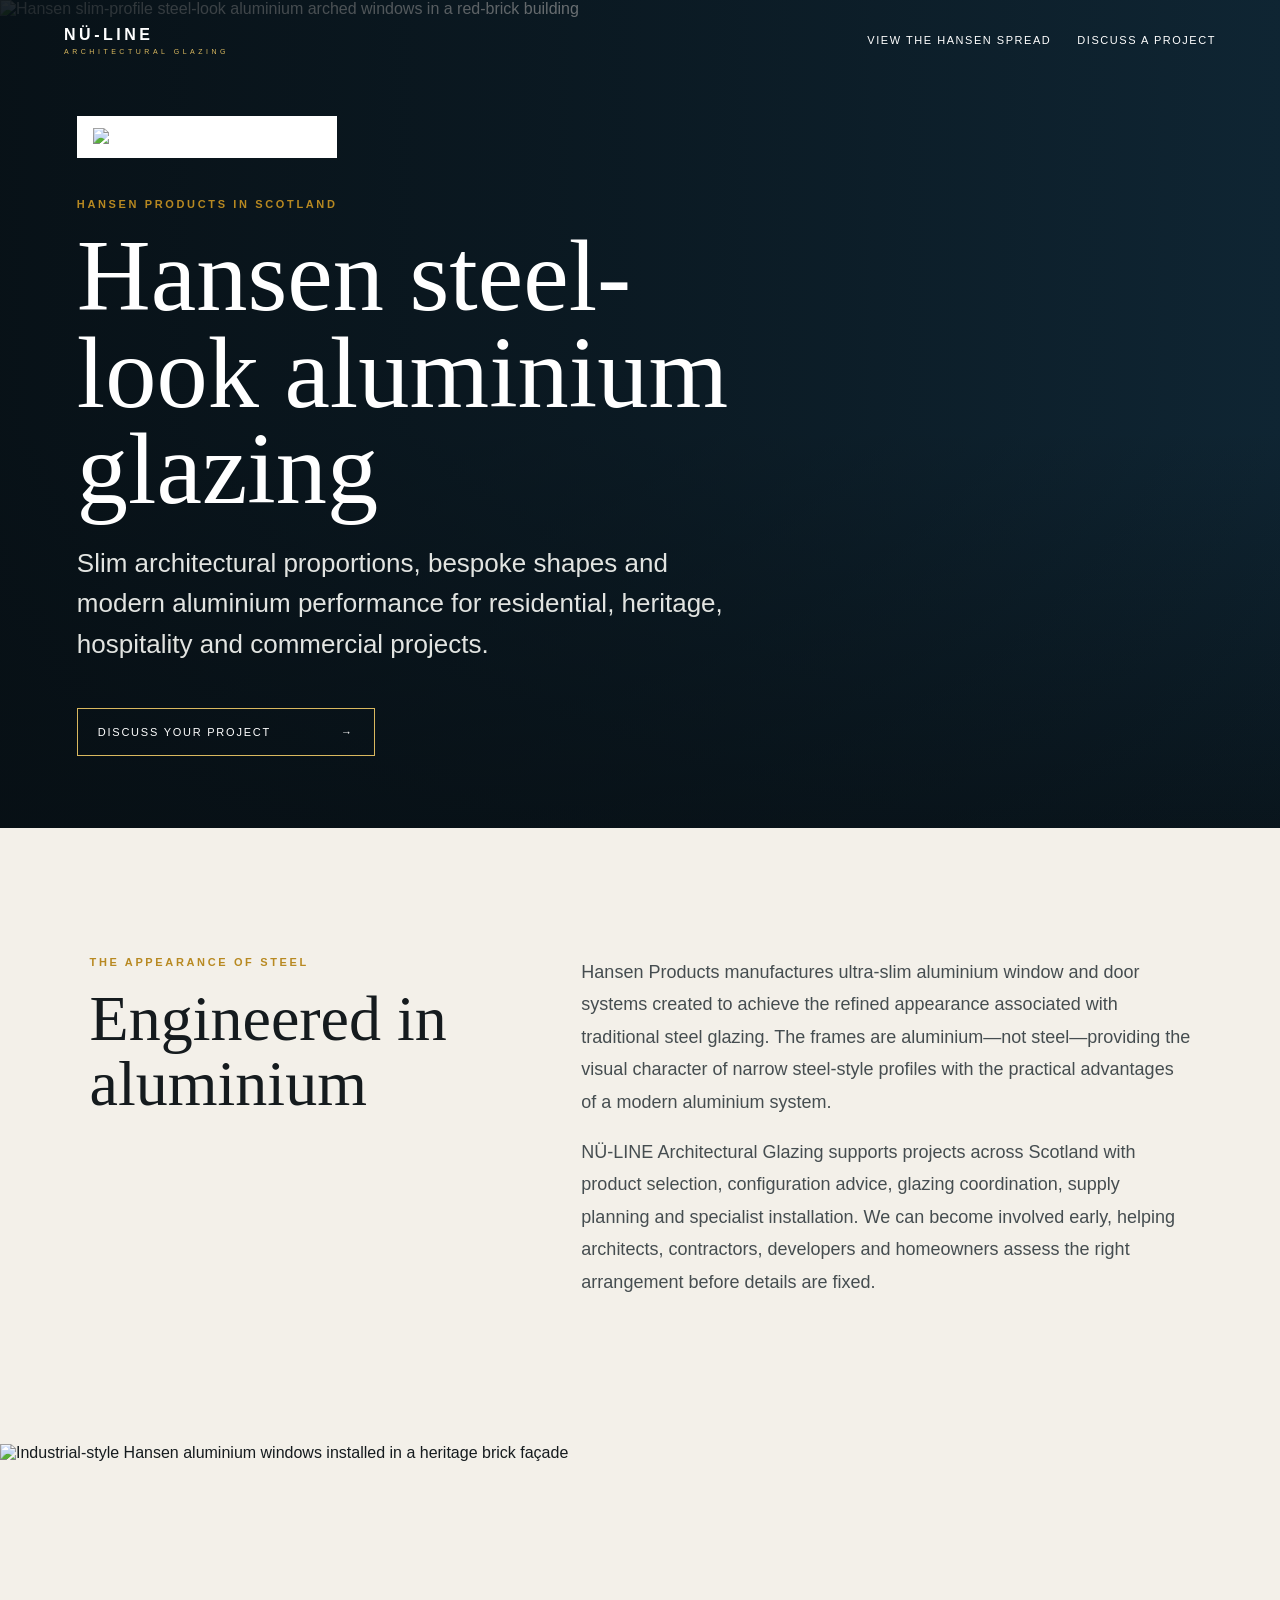
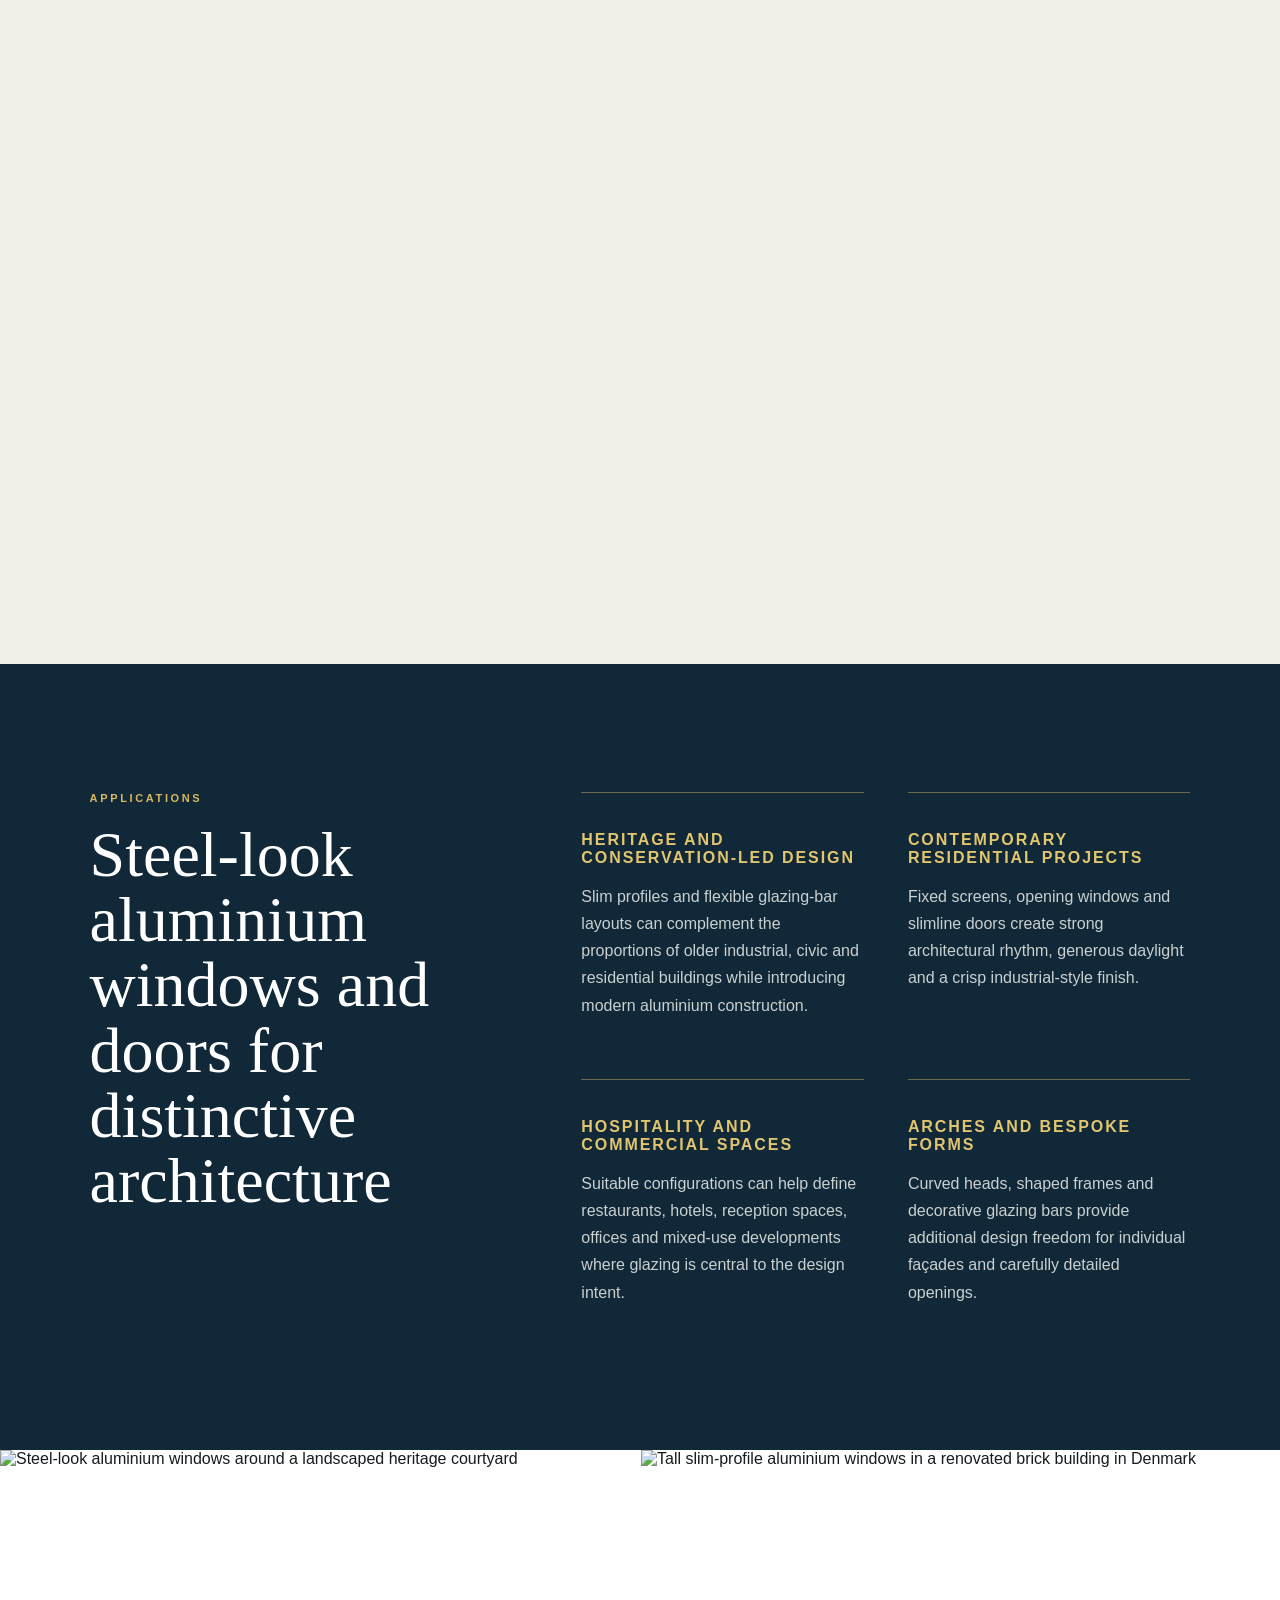
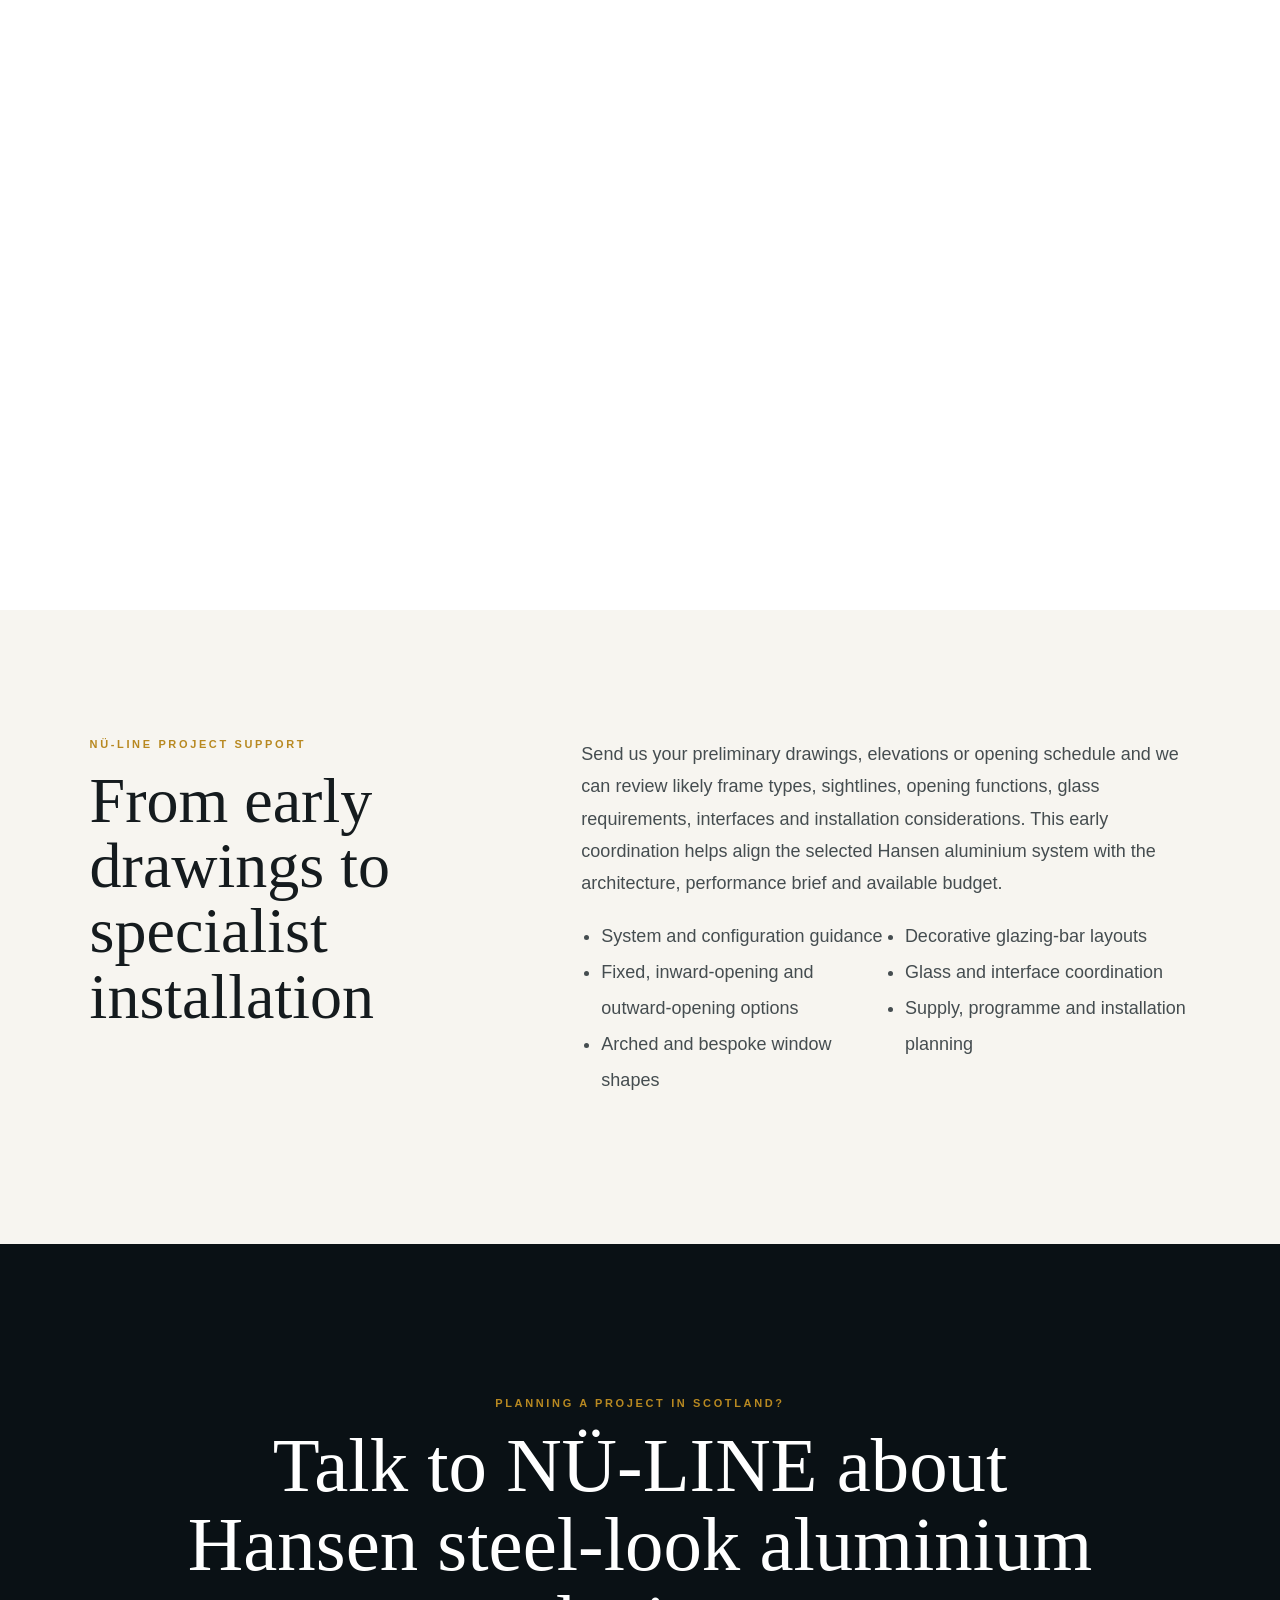
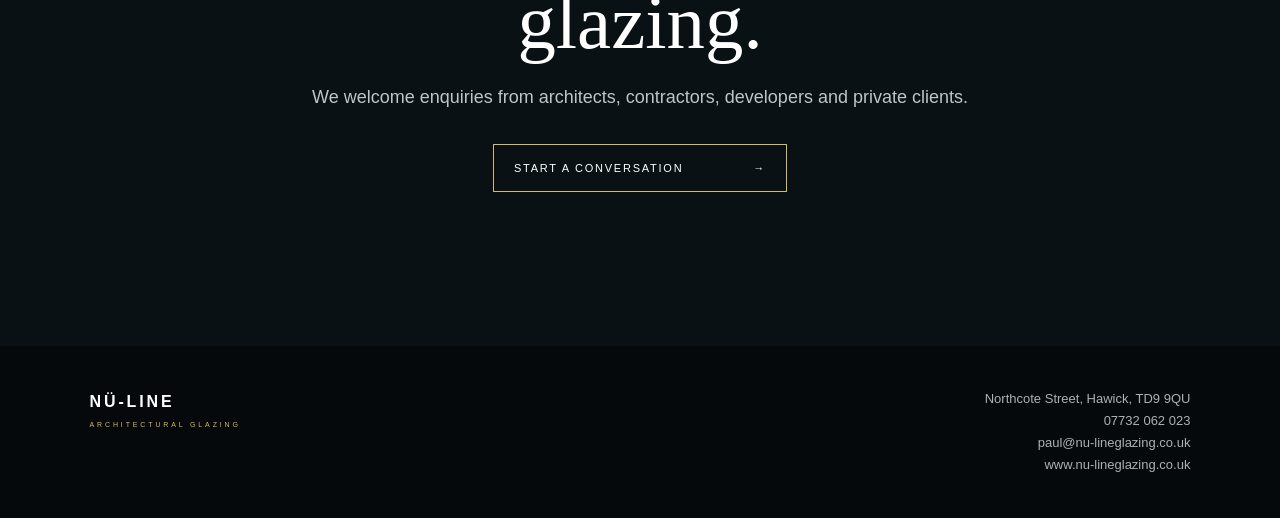
==== hansen-steel-look-aluminium-scotland.html @ 55839148 "Add files via upload" ====
<!doctype html>
<html lang="en-GB">
<head>
  <meta charset="utf-8">
  <meta name="viewport" content="width=device-width, initial-scale=1">
  <meta name="theme-color" content="#102837">
  <meta name="description" content="Hansen steel-look aluminium windows and doors in Scotland, supplied with technical guidance and specialist installation by NÜ-LINE Architectural Glazing.">
  <link rel="canonical" href="https://www.nu-lineglazing.co.uk/hansen-steel-look-aluminium-scotland">
  <title>Hansen Steel-Look Aluminium Windows &amp; Doors Scotland | NÜ-LINE</title>
  <link rel="stylesheet" href="hansen.css?v=3.5.0">
  <script type="application/ld+json">
  {
    "@context":"https://schema.org",
    "@type":"Service",
    "name":"Hansen steel-look aluminium windows and doors in Scotland",
    "description":"Product guidance, technical coordination, supply and specialist installation of Hansen steel-look aluminium glazing systems in Scotland.",
    "provider":{"@type":"LocalBusiness","name":"NÜ-LINE Architectural Glazing","url":"https://www.nu-lineglazing.co.uk/","telephone":"+44 7732 062023","email":"paul@nu-lineglazing.co.uk","address":{"@type":"PostalAddress","streetAddress":"Northcote Street","addressLocality":"Hawick","postalCode":"TD9 9QU","addressCountry":"GB"}},
    "areaServed":{"@type":"AdministrativeArea","name":"Scotland"},
    "serviceType":"Steel-look aluminium windows, doors and architectural glazing"
  }
  </script>
</head>
<body>
  <header class="site-header">
    <a class="nu-brand" href="index.html" aria-label="NÜ-LINE Architectural Glazing home"><strong>NÜ-LINE</strong><span>ARCHITECTURAL GLAZING</span></a>
    <nav aria-label="Primary navigation"><a href="index.html#page-14">View the Hansen spread</a><a href="index.html#contact">Discuss a project</a></nav>
  </header>

  <main>
    <section class="hero">
      <img src="assets/hansen/arched-steel-look-aluminium-windows.jpg" alt="Hansen slim-profile steel-look aluminium arched windows in a red-brick building">
      <div class="hero-overlay"></div>
      <div class="hero-copy">
        <img class="hansen-logo" src="assets/hansen/hansen-products-logo.jpg" alt="Hansen Products">
        <p class="eyebrow">Hansen Products in Scotland</p>
        <h1>Hansen steel-look aluminium glazing</h1>
        <p>Slim architectural proportions, bespoke shapes and modern aluminium performance for residential, heritage, hospitality and commercial projects.</p>
        <a class="button" href="index.html#contact">Discuss your project <span aria-hidden="true">→</span></a>
      </div>
    </section>

    <section class="intro section-grid">
      <div><p class="eyebrow">The appearance of steel</p><h2>Engineered in aluminium</h2></div>
      <div class="prose"><p>Hansen Products manufactures ultra-slim aluminium window and door systems created to achieve the refined appearance associated with traditional steel glazing. The frames are aluminium—not steel—providing the visual character of narrow steel-style profiles with the practical advantages of a modern aluminium system.</p><p>NÜ-LINE Architectural Glazing supports projects across Scotland with product selection, configuration advice, glazing coordination, supply planning and specialist installation. We can become involved early, helping architects, contractors, developers and homeowners assess the right arrangement before details are fixed.</p></div>
    </section>

    <section class="feature-image">
      <img src="assets/hansen/industrial-style-aluminium-glazing.jpg" alt="Industrial-style Hansen aluminium windows installed in a heritage brick façade">
    </section>

    <section class="applications section-grid">
      <div><p class="eyebrow">Applications</p><h2>Steel-look aluminium windows and doors for distinctive architecture</h2></div>
      <div class="feature-list">
        <article><h3>Heritage and conservation-led design</h3><p>Slim profiles and flexible glazing-bar layouts can complement the proportions of older industrial, civic and residential buildings while introducing modern aluminium construction.</p></article>
        <article><h3>Contemporary residential projects</h3><p>Fixed screens, opening windows and slimline doors create strong architectural rhythm, generous daylight and a crisp industrial-style finish.</p></article>
        <article><h3>Hospitality and commercial spaces</h3><p>Suitable configurations can help define restaurants, hotels, reception spaces, offices and mixed-use developments where glazing is central to the design intent.</p></article>
        <article><h3>Arches and bespoke forms</h3><p>Curved heads, shaped frames and decorative glazing bars provide additional design freedom for individual façades and carefully detailed openings.</p></article>
      </div>
    </section>

    <section class="gallery" aria-label="Hansen steel-look aluminium project examples">
      <img src="assets/hansen/heritage-steel-look-aluminium-windows.jpg" alt="Steel-look aluminium windows around a landscaped heritage courtyard">
      <img src="assets/hansen/steel-look-aluminium-courtyard.jpg" alt="Tall slim-profile aluminium windows in a renovated brick building in Denmark">
    </section>

    <section class="support section-grid">
      <div><p class="eyebrow">NÜ-LINE project support</p><h2>From early drawings to specialist installation</h2></div>
      <div class="prose"><p>Send us your preliminary drawings, elevations or opening schedule and we can review likely frame types, sightlines, opening functions, glass requirements, interfaces and installation considerations. This early coordination helps align the selected Hansen aluminium system with the architecture, performance brief and available budget.</p><ul><li>System and configuration guidance</li><li>Fixed, inward-opening and outward-opening options</li><li>Arched and bespoke window shapes</li><li>Decorative glazing-bar layouts</li><li>Glass and interface coordination</li><li>Supply, programme and installation planning</li></ul></div>
    </section>

    <section class="cta"><p class="eyebrow">Planning a project in Scotland?</p><h2>Talk to NÜ-LINE about Hansen steel-look aluminium glazing.</h2><p>We welcome enquiries from architects, contractors, developers and private clients.</p><a class="button" href="index.html#contact">Start a conversation <span aria-hidden="true">→</span></a></section>
  </main>

  <footer><a class="nu-brand" href="index.html"><strong>NÜ-LINE</strong><span>ARCHITECTURAL GLAZING</span></a><p>Northcote Street, Hawick, TD9 9QU<br>07732 062 023<br>paul@nu-lineglazing.co.uk<br>www.nu-lineglazing.co.uk</p></footer>
</body>
</html>
---- hansen.css ----
:root{--ink:#0a1115;--blue:#102837;--paper:#f3f0e9;--gold:#b88921;--muted:#aab1b3;--line:rgba(184,137,33,.38)}
*{box-sizing:border-box}html{scroll-behavior:smooth;background:var(--ink)}body{margin:0;background:var(--paper);color:#151b1e;font-family:Inter,ui-sans-serif,-apple-system,BlinkMacSystemFont,"Segoe UI",sans-serif}img{max-width:100%;display:block}a{color:inherit;text-decoration:none}.site-header{position:absolute;z-index:4;top:0;left:0;right:0;display:flex;justify-content:space-between;align-items:center;padding:26px clamp(22px,5vw,72px);color:white}.nu-brand{display:flex;flex-direction:column;gap:4px;letter-spacing:.22em}.nu-brand strong{font-size:16px}.nu-brand span{font-size:7px;color:#d9b85f}.site-header nav{display:flex;gap:26px;font-size:11px;text-transform:uppercase;letter-spacing:.14em}.site-header nav a{border-bottom:1px solid transparent;padding:8px 0}.site-header nav a:hover{border-color:#d9b85f}.hero{position:relative;min-height:92svh;background:var(--blue);color:white;display:grid;align-items:end;overflow:hidden}.hero>img:first-child{position:absolute;inset:0;width:100%;height:100%;object-fit:cover}.hero-overlay{position:absolute;inset:0;background:linear-gradient(90deg,rgba(7,15,20,.9) 0%,rgba(7,15,20,.58) 48%,rgba(7,15,20,.12)),linear-gradient(0deg,rgba(7,15,20,.72),transparent 48%)}.hero-copy{position:relative;z-index:2;width:min(730px,calc(100% - 44px));margin:0 max(22px,6vw) 8vh}.hansen-logo{width:260px;background:white;padding:12px 16px;margin-bottom:40px}.eyebrow{margin:0 0 18px;color:var(--gold);text-transform:uppercase;letter-spacing:.24em;font-size:11px;font-weight:700}.hero h1,.section-grid h2,.cta h2{font-family:Georgia,"Times New Roman",serif;font-weight:400}.hero h1{font-size:clamp(52px,8vw,106px);line-height:.94;margin:0 0 26px;max-width:900px}.hero-copy>p:not(.eyebrow){font-size:clamp(18px,2.2vw,26px);line-height:1.55;color:#e2e4e1;max-width:680px}.button{display:inline-flex;align-items:center;justify-content:space-between;gap:70px;border:1px solid #d9b85f;padding:17px 20px;margin-top:18px;text-transform:uppercase;letter-spacing:.16em;font-size:11px}.button:hover{background:#d9b85f;color:#111}.section-grid{display:grid;grid-template-columns:minmax(0,.78fr) minmax(0,1.22fr);gap:clamp(45px,8vw,130px);padding:clamp(76px,10vw,148px) clamp(24px,7vw,110px);max-width:1500px;margin:auto}.section-grid h2{font-size:clamp(43px,5vw,76px);line-height:1.02;margin:0}.prose{font-size:18px;line-height:1.8;color:#454d50}.prose p:first-child{margin-top:0}.prose ul{columns:2;padding-left:20px;line-height:2}.feature-image{height:min(74vw,820px);overflow:hidden}.feature-image img{width:100%;height:100%;object-fit:cover}.applications{background:var(--blue);color:white;max-width:none}.applications>div:first-child{max-width:570px;margin-left:auto}.applications .eyebrow{color:#d9b85f}.feature-list{display:grid;grid-template-columns:1fr 1fr;gap:44px}.feature-list article{border-top:1px solid rgba(217,184,95,.45);padding-top:22px}.feature-list h3{font-size:16px;text-transform:uppercase;letter-spacing:.12em;color:#e2c56f}.feature-list p{line-height:1.7;color:#cbd0d0}.gallery{display:grid;grid-template-columns:1fr 1fr;height:min(62vw,760px);gap:2px;background:#fff}.gallery img{width:100%;height:100%;object-fit:cover}.support{background:#f7f5f0}.cta{text-align:center;background:#0a1115;color:white;padding:clamp(90px,12vw,160px) 24px}.cta h2{font-size:clamp(42px,6vw,80px);line-height:1.02;max-width:950px;margin:0 auto 25px}.cta>p:not(.eyebrow){color:#bfc5c5;font-size:18px}footer{background:#05090b;color:white;display:flex;justify-content:space-between;gap:40px;padding:42px clamp(24px,7vw,110px);font-size:13px;line-height:1.7}footer p{margin:0;color:#abb2b3;text-align:right}@media(max-width:760px){.site-header nav a:first-child{display:none}.site-header nav{gap:12px}.hero{min-height:100svh}.hero-overlay{background:linear-gradient(0deg,rgba(7,15,20,.92),rgba(7,15,20,.12) 80%)}.hero-copy{margin-bottom:6vh}.hansen-logo{width:220px}.section-grid{grid-template-columns:1fr;gap:35px}.feature-list{grid-template-columns:1fr}.feature-image{height:70svh}.gallery{grid-template-columns:1fr;height:auto}.gallery img{aspect-ratio:4/3}.prose ul{columns:1}footer{flex-direction:column}footer p{text-align:left}}
@media(prefers-reduced-motion:reduce){*{scroll-behavior:auto!important}}
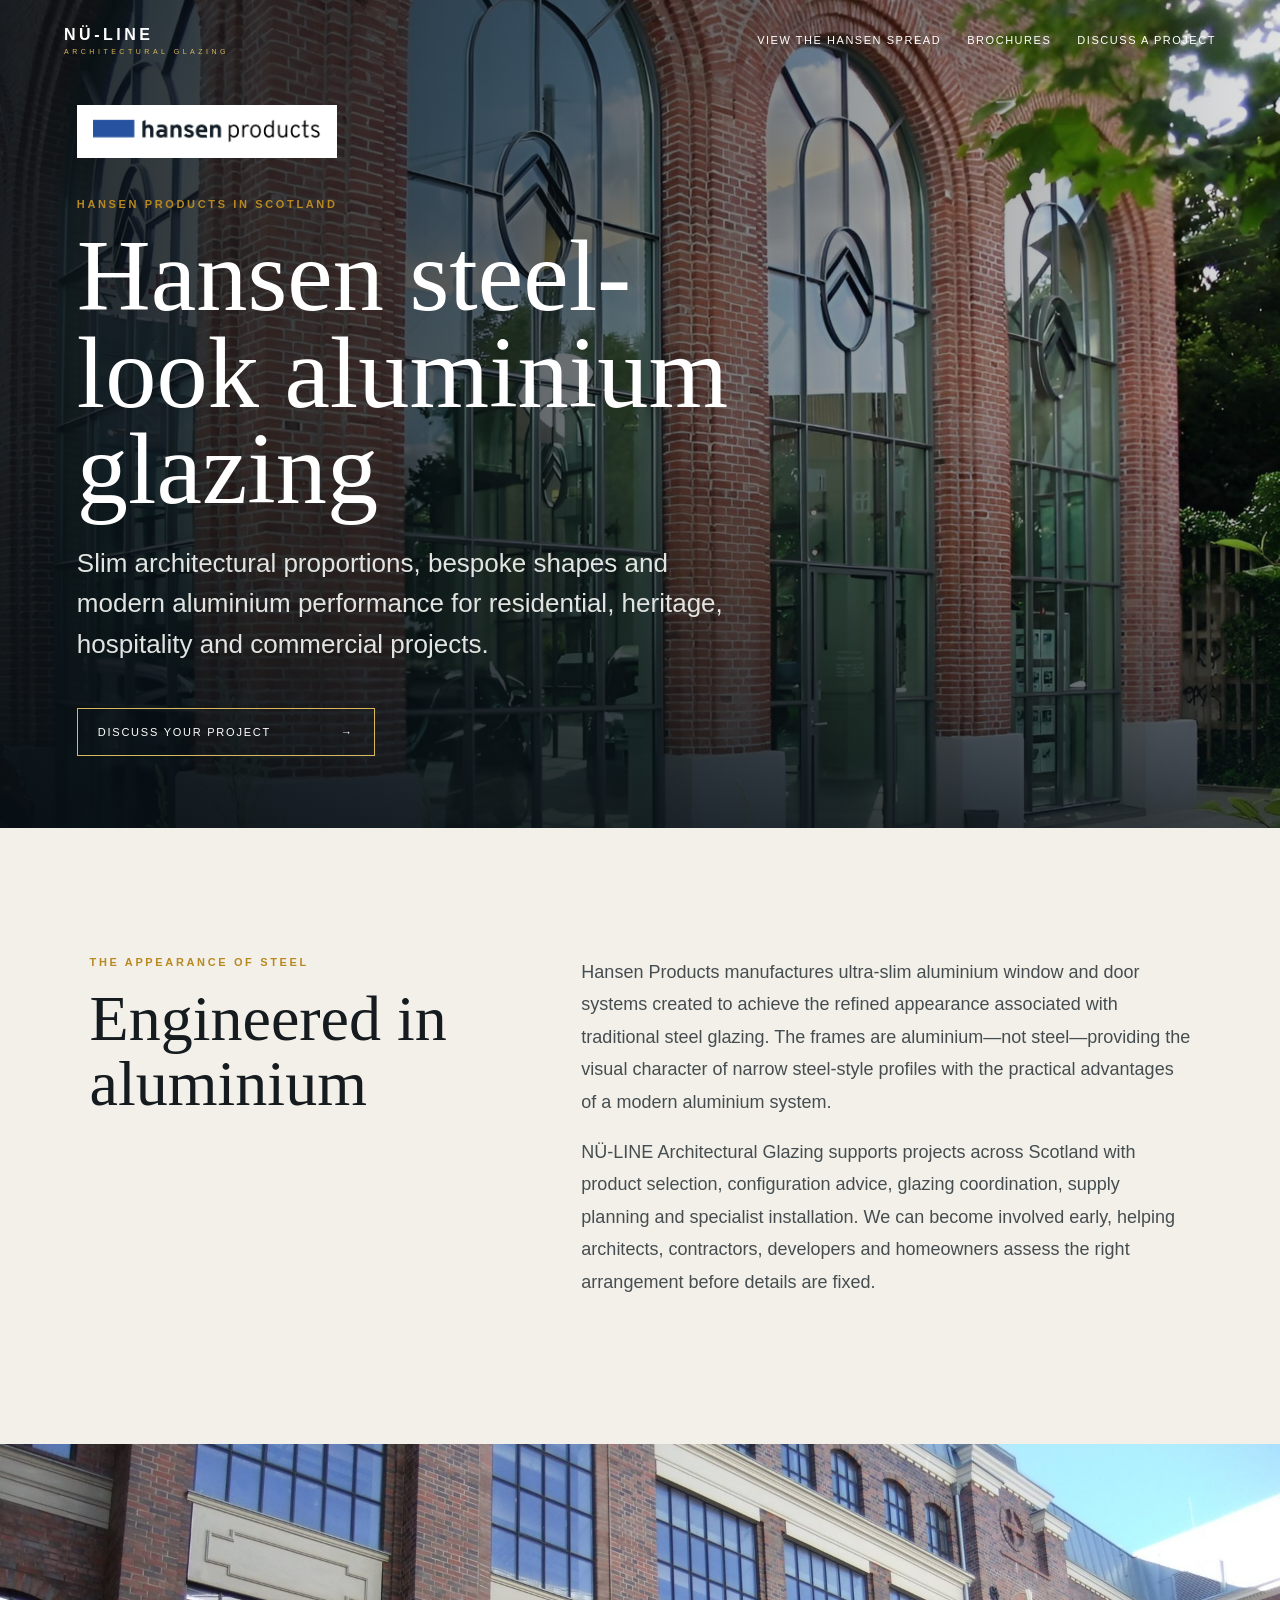
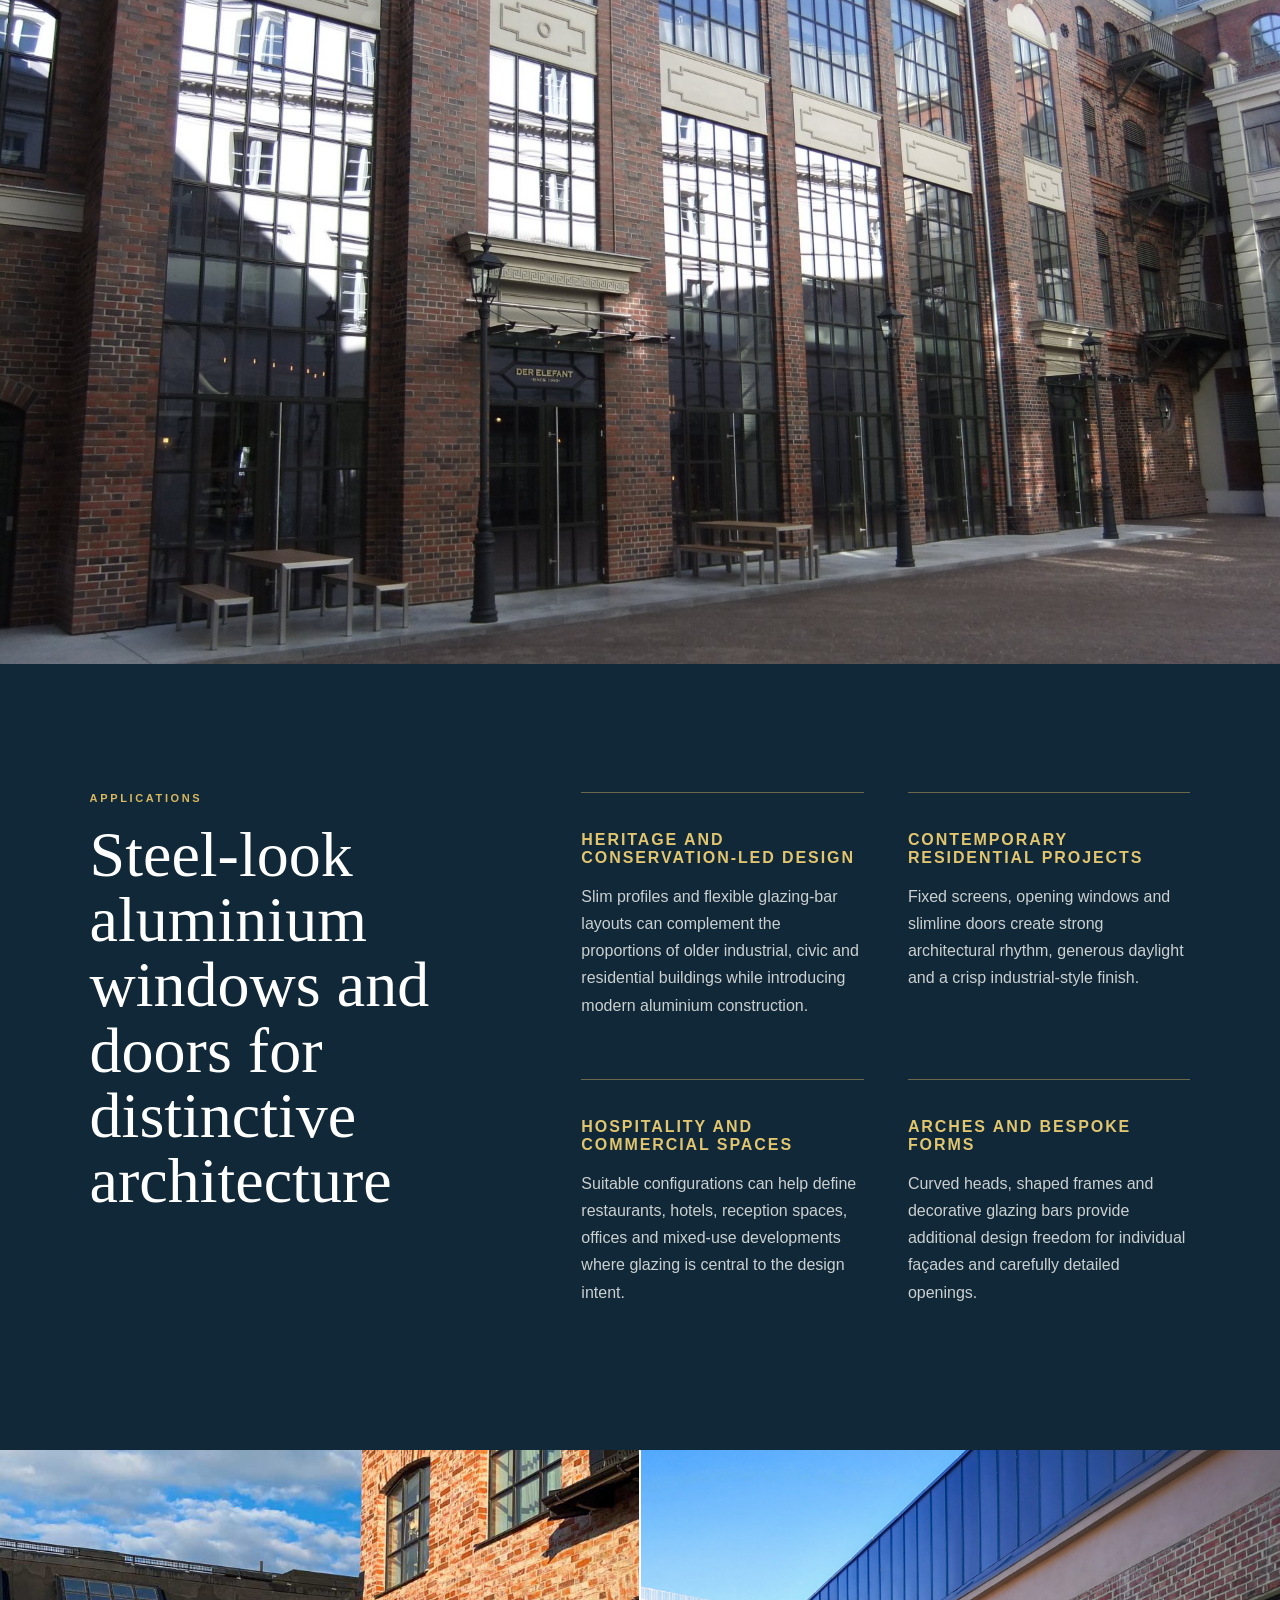
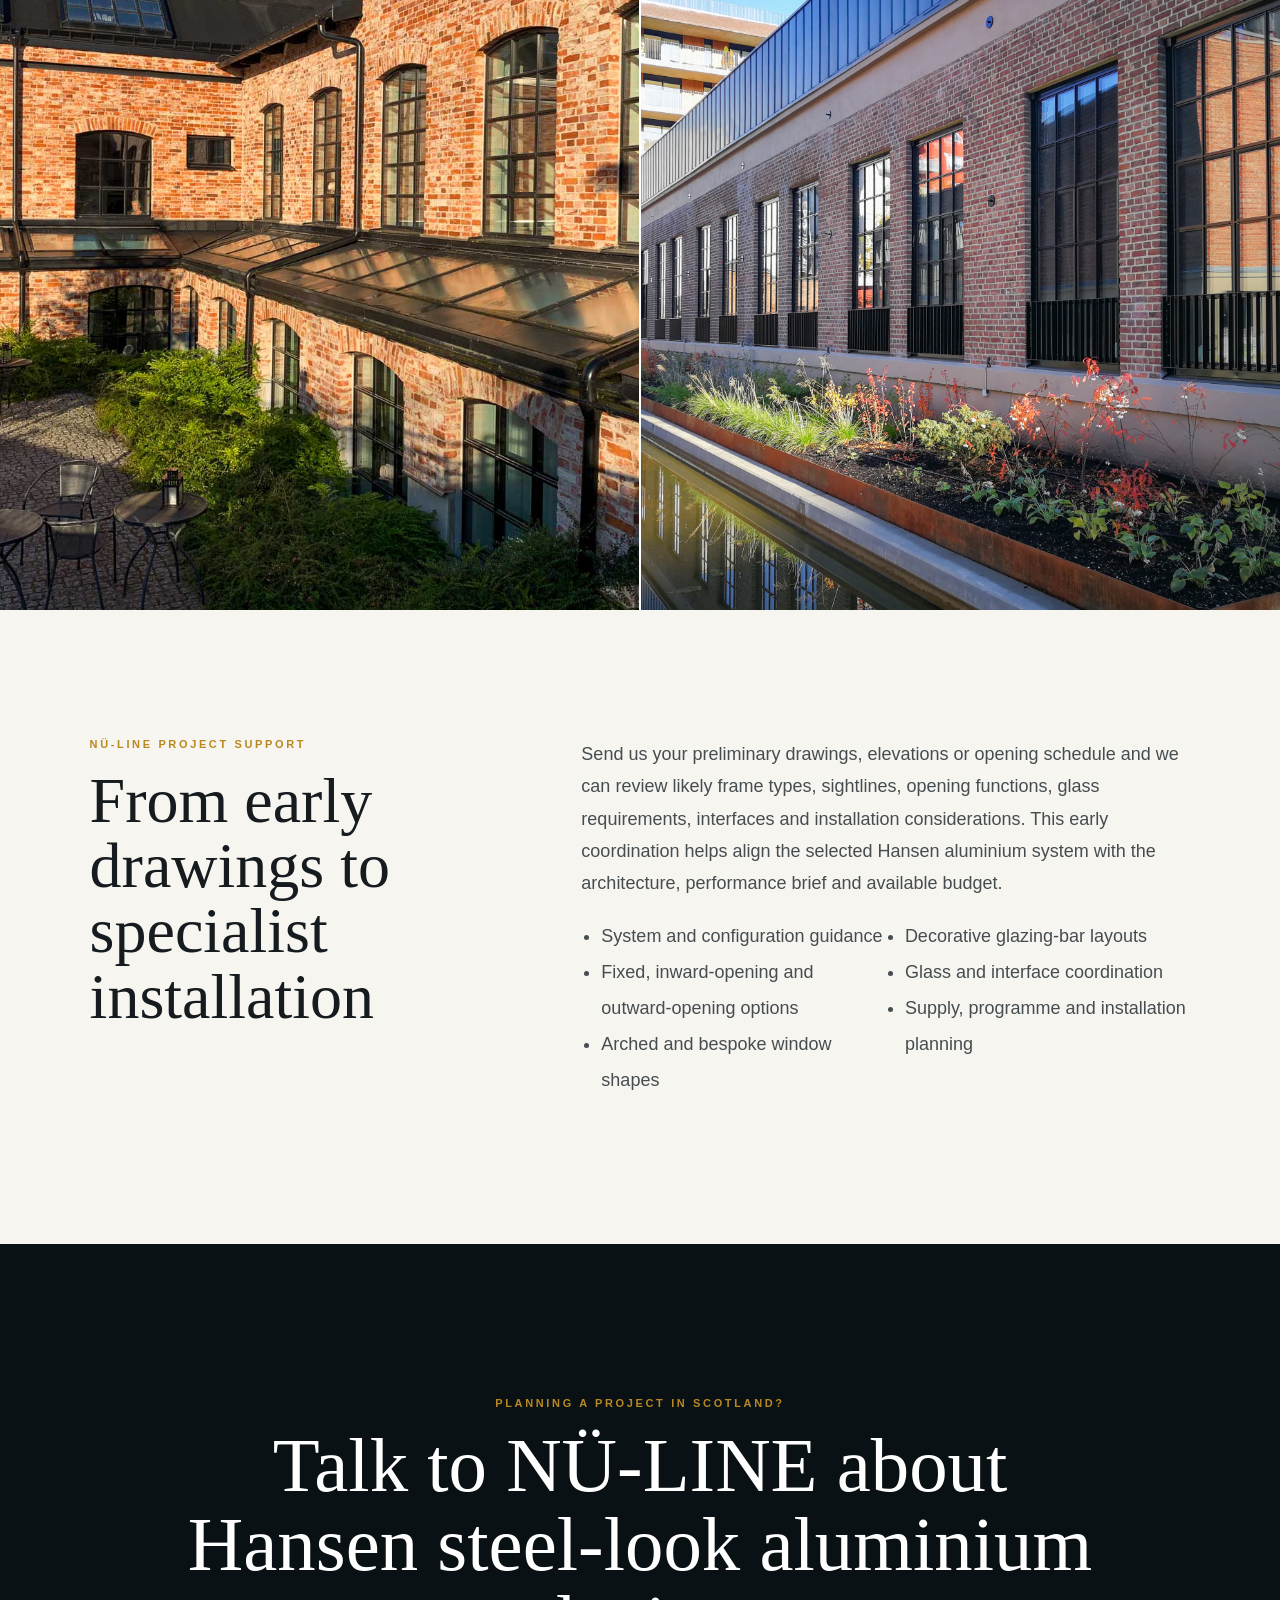
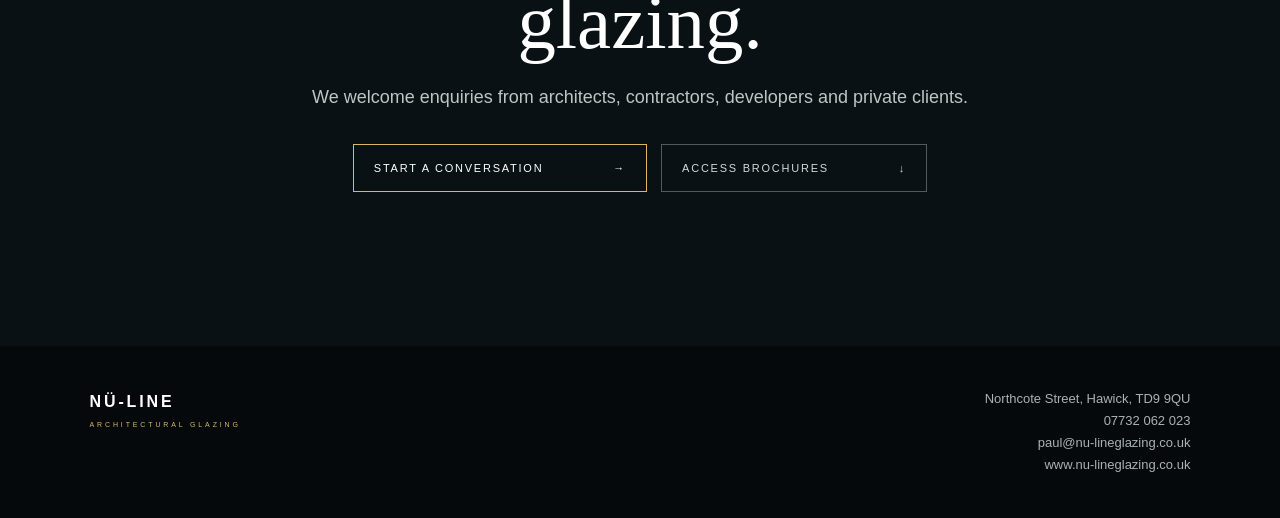
==== commit a380ce3c: "Add files via upload" ====
--- a/hansen-steel-look-aluminium-scotland.html
+++ b/hansen-steel-look-aluminium-scotland.html
@@ -7,7 +7,7 @@
   <meta name="description" content="Hansen steel-look aluminium windows and doors in Scotland, supplied with technical guidance and specialist installation by NÜ-LINE Architectural Glazing.">
   <link rel="canonical" href="https://www.nu-lineglazing.co.uk/hansen-steel-look-aluminium-scotland">
   <title>Hansen Steel-Look Aluminium Windows &amp; Doors Scotland | NÜ-LINE</title>
-  <link rel="stylesheet" href="hansen.css?v=3.5.0">
+  <link rel="stylesheet" href="hansen.css?v=3.6.0">
   <script type="application/ld+json">
   {
     "@context":"https://schema.org",
@@ -23,15 +23,15 @@
 <body>
   <header class="site-header">
     <a class="nu-brand" href="index.html" aria-label="NÜ-LINE Architectural Glazing home"><strong>NÜ-LINE</strong><span>ARCHITECTURAL GLAZING</span></a>
-    <nav aria-label="Primary navigation"><a href="index.html#page-14">View the Hansen spread</a><a href="index.html#contact">Discuss a project</a></nav>
+    <nav aria-label="Primary navigation"><a href="index.html#page-14">View the Hansen spread</a><a href="index.html#brochures">Brochures</a><a href="index.html#contact">Discuss a project</a></nav>
   </header>
 
   <main>
     <section class="hero">
-      <img src="assets/hansen/arched-steel-look-aluminium-windows.jpg" alt="Hansen slim-profile steel-look aluminium arched windows in a red-brick building">
+      <img src="hansen-arched-windows.jpg?v=3.6.0" alt="Hansen slim-profile steel-look aluminium arched windows in a red-brick building">
       <div class="hero-overlay"></div>
       <div class="hero-copy">
-        <img class="hansen-logo" src="assets/hansen/hansen-products-logo.jpg" alt="Hansen Products">
+        <img class="hansen-logo" src="hansen-products-logo.jpg?v=3.6.0" alt="Hansen Products">
         <p class="eyebrow">Hansen Products in Scotland</p>
         <h1>Hansen steel-look aluminium glazing</h1>
         <p>Slim architectural proportions, bespoke shapes and modern aluminium performance for residential, heritage, hospitality and commercial projects.</p>
@@ -45,7 +45,7 @@
     </section>
 
     <section class="feature-image">
-      <img src="assets/hansen/industrial-style-aluminium-glazing.jpg" alt="Industrial-style Hansen aluminium windows installed in a heritage brick façade">
+      <img src="hansen-industrial-glazing.jpg?v=3.6.0" alt="Industrial-style Hansen aluminium windows installed in a heritage brick façade">
     </section>
 
     <section class="applications section-grid">
@@ -59,8 +59,8 @@
     </section>
 
     <section class="gallery" aria-label="Hansen steel-look aluminium project examples">
-      <img src="assets/hansen/heritage-steel-look-aluminium-windows.jpg" alt="Steel-look aluminium windows around a landscaped heritage courtyard">
-      <img src="assets/hansen/steel-look-aluminium-courtyard.jpg" alt="Tall slim-profile aluminium windows in a renovated brick building in Denmark">
+      <img src="hansen-heritage-courtyard.jpg?v=3.6.0" alt="Steel-look aluminium windows around a landscaped heritage courtyard">
+      <img src="hansen-renovated-courtyard.jpg?v=3.6.0" alt="Tall slim-profile aluminium windows in a renovated brick building in Denmark">
     </section>
 
     <section class="support section-grid">
@@ -68,7 +68,7 @@
       <div class="prose"><p>Send us your preliminary drawings, elevations or opening schedule and we can review likely frame types, sightlines, opening functions, glass requirements, interfaces and installation considerations. This early coordination helps align the selected Hansen aluminium system with the architecture, performance brief and available budget.</p><ul><li>System and configuration guidance</li><li>Fixed, inward-opening and outward-opening options</li><li>Arched and bespoke window shapes</li><li>Decorative glazing-bar layouts</li><li>Glass and interface coordination</li><li>Supply, programme and installation planning</li></ul></div>
     </section>
 
-    <section class="cta"><p class="eyebrow">Planning a project in Scotland?</p><h2>Talk to NÜ-LINE about Hansen steel-look aluminium glazing.</h2><p>We welcome enquiries from architects, contractors, developers and private clients.</p><a class="button" href="index.html#contact">Start a conversation <span aria-hidden="true">→</span></a></section>
+    <section class="cta"><p class="eyebrow">Planning a project in Scotland?</p><h2>Talk to NÜ-LINE about Hansen steel-look aluminium glazing.</h2><p>We welcome enquiries from architects, contractors, developers and private clients.</p><div class="cta-actions"><a class="button" href="index.html#contact">Start a conversation <span aria-hidden="true">→</span></a><a class="button button--secondary" href="index.html#brochures">Access brochures <span aria-hidden="true">↓</span></a></div></section>
   </main>
 
   <footer><a class="nu-brand" href="index.html"><strong>NÜ-LINE</strong><span>ARCHITECTURAL GLAZING</span></a><p>Northcote Street, Hawick, TD9 9QU<br>07732 062 023<br>paul@nu-lineglazing.co.uk<br>www.nu-lineglazing.co.uk</p></footer>
--- a/hansen.css
+++ b/hansen.css
@@ -1,3 +1,12 @@
 :root{--ink:#0a1115;--blue:#102837;--paper:#f3f0e9;--gold:#b88921;--muted:#aab1b3;--line:rgba(184,137,33,.38)}
 *{box-sizing:border-box}html{scroll-behavior:smooth;background:var(--ink)}body{margin:0;background:var(--paper);color:#151b1e;font-family:Inter,ui-sans-serif,-apple-system,BlinkMacSystemFont,"Segoe UI",sans-serif}img{max-width:100%;display:block}a{color:inherit;text-decoration:none}.site-header{position:absolute;z-index:4;top:0;left:0;right:0;display:flex;justify-content:space-between;align-items:center;padding:26px clamp(22px,5vw,72px);color:white}.nu-brand{display:flex;flex-direction:column;gap:4px;letter-spacing:.22em}.nu-brand strong{font-size:16px}.nu-brand span{font-size:7px;color:#d9b85f}.site-header nav{display:flex;gap:26px;font-size:11px;text-transform:uppercase;letter-spacing:.14em}.site-header nav a{border-bottom:1px solid transparent;padding:8px 0}.site-header nav a:hover{border-color:#d9b85f}.hero{position:relative;min-height:92svh;background:var(--blue);color:white;display:grid;align-items:end;overflow:hidden}.hero>img:first-child{position:absolute;inset:0;width:100%;height:100%;object-fit:cover}.hero-overlay{position:absolute;inset:0;background:linear-gradient(90deg,rgba(7,15,20,.9) 0%,rgba(7,15,20,.58) 48%,rgba(7,15,20,.12)),linear-gradient(0deg,rgba(7,15,20,.72),transparent 48%)}.hero-copy{position:relative;z-index:2;width:min(730px,calc(100% - 44px));margin:0 max(22px,6vw) 8vh}.hansen-logo{width:260px;background:white;padding:12px 16px;margin-bottom:40px}.eyebrow{margin:0 0 18px;color:var(--gold);text-transform:uppercase;letter-spacing:.24em;font-size:11px;font-weight:700}.hero h1,.section-grid h2,.cta h2{font-family:Georgia,"Times New Roman",serif;font-weight:400}.hero h1{font-size:clamp(52px,8vw,106px);line-height:.94;margin:0 0 26px;max-width:900px}.hero-copy>p:not(.eyebrow){font-size:clamp(18px,2.2vw,26px);line-height:1.55;color:#e2e4e1;max-width:680px}.button{display:inline-flex;align-items:center;justify-content:space-between;gap:70px;border:1px solid #d9b85f;padding:17px 20px;margin-top:18px;text-transform:uppercase;letter-spacing:.16em;font-size:11px}.button:hover{background:#d9b85f;color:#111}.section-grid{display:grid;grid-template-columns:minmax(0,.78fr) minmax(0,1.22fr);gap:clamp(45px,8vw,130px);padding:clamp(76px,10vw,148px) clamp(24px,7vw,110px);max-width:1500px;margin:auto}.section-grid h2{font-size:clamp(43px,5vw,76px);line-height:1.02;margin:0}.prose{font-size:18px;line-height:1.8;color:#454d50}.prose p:first-child{margin-top:0}.prose ul{columns:2;padding-left:20px;line-height:2}.feature-image{height:min(74vw,820px);overflow:hidden}.feature-image img{width:100%;height:100%;object-fit:cover}.applications{background:var(--blue);color:white;max-width:none}.applications>div:first-child{max-width:570px;margin-left:auto}.applications .eyebrow{color:#d9b85f}.feature-list{display:grid;grid-template-columns:1fr 1fr;gap:44px}.feature-list article{border-top:1px solid rgba(217,184,95,.45);padding-top:22px}.feature-list h3{font-size:16px;text-transform:uppercase;letter-spacing:.12em;color:#e2c56f}.feature-list p{line-height:1.7;color:#cbd0d0}.gallery{display:grid;grid-template-columns:1fr 1fr;height:min(62vw,760px);gap:2px;background:#fff}.gallery img{width:100%;height:100%;object-fit:cover}.support{background:#f7f5f0}.cta{text-align:center;background:#0a1115;color:white;padding:clamp(90px,12vw,160px) 24px}.cta h2{font-size:clamp(42px,6vw,80px);line-height:1.02;max-width:950px;margin:0 auto 25px}.cta>p:not(.eyebrow){color:#bfc5c5;font-size:18px}footer{background:#05090b;color:white;display:flex;justify-content:space-between;gap:40px;padding:42px clamp(24px,7vw,110px);font-size:13px;line-height:1.7}footer p{margin:0;color:#abb2b3;text-align:right}@media(max-width:760px){.site-header nav a:first-child{display:none}.site-header nav{gap:12px}.hero{min-height:100svh}.hero-overlay{background:linear-gradient(0deg,rgba(7,15,20,.92),rgba(7,15,20,.12) 80%)}.hero-copy{margin-bottom:6vh}.hansen-logo{width:220px}.section-grid{grid-template-columns:1fr;gap:35px}.feature-list{grid-template-columns:1fr}.feature-image{height:70svh}.gallery{grid-template-columns:1fr;height:auto}.gallery img{aspect-ratio:4/3}.prose ul{columns:1}footer{flex-direction:column}footer p{text-align:left}}
 @media(prefers-reduced-motion:reduce){*{scroll-behavior:auto!important}}
+
+/* Version 3.6 — brochure access call to action */
+.cta-actions{display:flex;justify-content:center;flex-wrap:wrap;gap:14px}
+.button--secondary{border-color:rgba(255,255,255,.3);color:#d5d9d8}
+@media(max-width:760px){
+  .site-header nav{gap:12px;font-size:9px}
+  .cta-actions{flex-direction:column;align-items:stretch}
+  .cta-actions .button{width:100%;margin-top:4px}
+}
